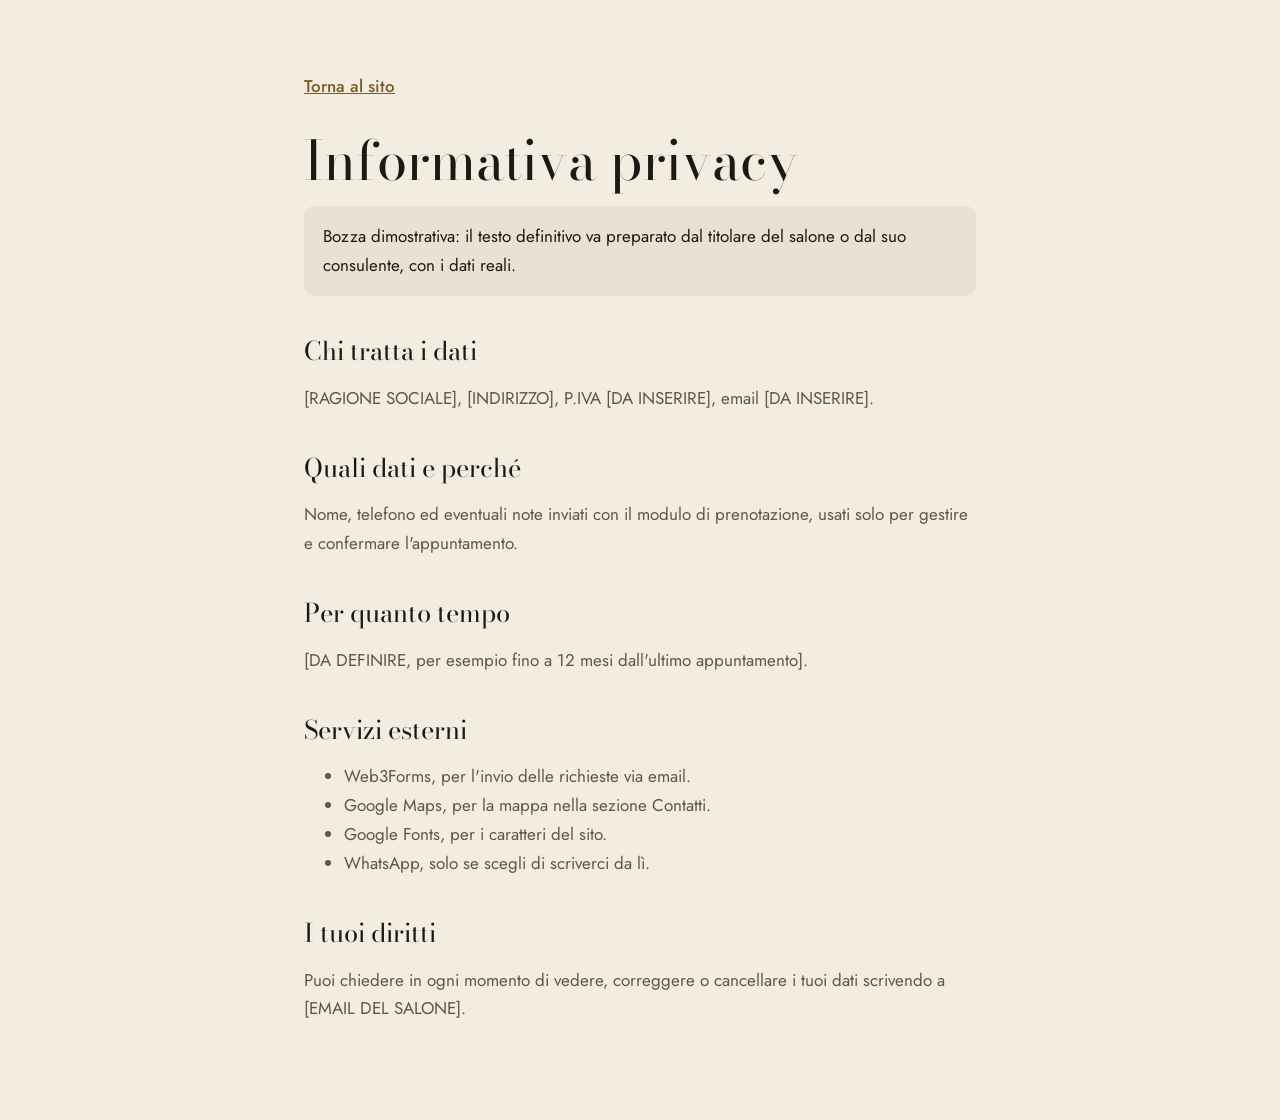
==== privacy.html @ c4d16968 "Bozza sito Studio Riflesso, parrucchiere a Pescara Sito statico donna/uomo/misto con dati in config." ====
<!doctype html>
<html lang="it">
<head>
  <meta charset="utf-8">
  <meta name="viewport" content="width=device-width, initial-scale=1">
  <title>Privacy | Studio Riflesso</title>
  <meta name="robots" content="noindex, nofollow">
  <link rel="icon" href="assets/favicon.svg" type="image/svg+xml">
  <link rel="preconnect" href="https://fonts.googleapis.com">
  <link rel="preconnect" href="https://fonts.gstatic.com" crossorigin>
  <link rel="stylesheet" href="https://fonts.googleapis.com/css2?family=Bodoni+Moda:ital,opsz,wght@0,6..96,400;1,6..96,400&family=Jost:wght@400;500&display=swap">
  <style>
    body { margin: 0; background: #F3ECE1; color: #1C1814; font: 400 1.0625rem/1.7 Jost, sans-serif; }
    main { width: min(100% - 2.5rem, 42rem); margin: 0 auto; padding: 4rem 0 5rem; }
    a { color: #7A5B2B; }
    .back { display: inline-flex; align-items: center; min-height: 44px; font-weight: 500; }
    h1 { margin: 1.5rem 0 1rem; font: 400 clamp(2.4rem, 7vw, 3.4rem)/1.05 "Bodoni Moda", Georgia, serif; }
    h2 { margin: 2.5rem 0 .5rem; font: 400 1.6rem/1.2 "Bodoni Moda", Georgia, serif; }
    p, li { color: #5F564C; }
    .note { padding: 1rem 1.2rem; border-radius: 10px; background: #EAE1D3; color: #1C1814; }
  </style>
</head>
<body>
  <main>
    <a class="back" href="./">Torna al sito</a>
    <h1>Informativa privacy</h1>
    <p class="note">Bozza dimostrativa: il testo definitivo va preparato dal titolare del salone o dal suo consulente, con i dati reali.</p>
    <h2>Chi tratta i dati</h2>
    <p>[RAGIONE SOCIALE], [INDIRIZZO], P.IVA [DA INSERIRE], email [DA INSERIRE].</p>
    <h2>Quali dati e perché</h2>
    <p>Nome, telefono ed eventuali note inviati con il modulo di prenotazione, usati solo per gestire e confermare l'appuntamento.</p>
    <h2>Per quanto tempo</h2>
    <p>[DA DEFINIRE, per esempio fino a 12 mesi dall'ultimo appuntamento].</p>
    <h2>Servizi esterni</h2>
    <ul>
      <li>Web3Forms, per l'invio delle richieste via email.</li>
      <li>Google Maps, per la mappa nella sezione Contatti.</li>
      <li>Google Fonts, per i caratteri del sito.</li>
      <li>WhatsApp, solo se scegli di scriverci da lì.</li>
    </ul>
    <h2>I tuoi diritti</h2>
    <p>Puoi chiedere in ogni momento di vedere, correggere o cancellare i tuoi dati scrivendo a [EMAIL DEL SALONE].</p>
  </main>
</body>
</html>
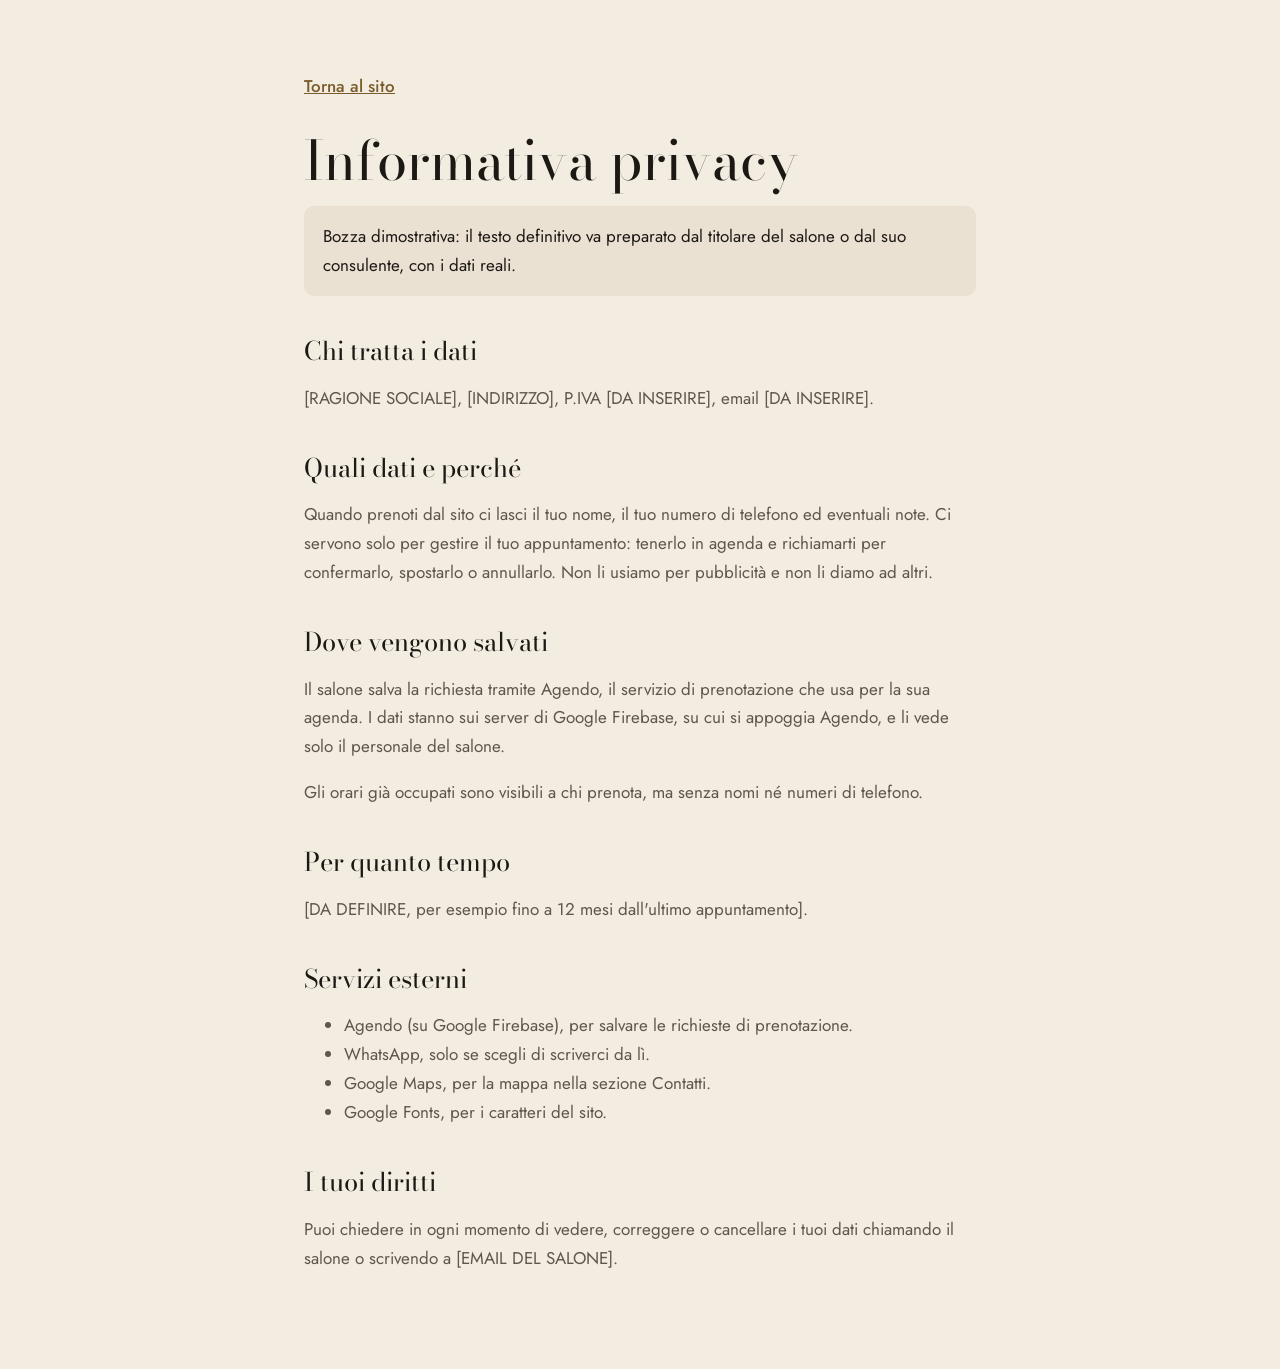
==== commit aa8c4a10: "Collega il modulo di prenotazione ad Agendo Servizi, operatori e orari liberi letti da Agendo (Fireb" ====
--- a/privacy.html
+++ b/privacy.html
@@ -28,18 +28,21 @@
     <h2>Chi tratta i dati</h2>
     <p>[RAGIONE SOCIALE], [INDIRIZZO], P.IVA [DA INSERIRE], email [DA INSERIRE].</p>
     <h2>Quali dati e perché</h2>
-    <p>Nome, telefono ed eventuali note inviati con il modulo di prenotazione, usati solo per gestire e confermare l'appuntamento.</p>
+    <p>Quando prenoti dal sito ci lasci il tuo nome, il tuo numero di telefono ed eventuali note. Ci servono solo per gestire il tuo appuntamento: tenerlo in agenda e richiamarti per confermarlo, spostarlo o annullarlo. Non li usiamo per pubblicità e non li diamo ad altri.</p>
+    <h2>Dove vengono salvati</h2>
+    <p>Il salone salva la richiesta tramite Agendo, il servizio di prenotazione che usa per la sua agenda. I dati stanno sui server di Google Firebase, su cui si appoggia Agendo, e li vede solo il personale del salone.</p>
+    <p>Gli orari già occupati sono visibili a chi prenota, ma senza nomi né numeri di telefono.</p>
     <h2>Per quanto tempo</h2>
     <p>[DA DEFINIRE, per esempio fino a 12 mesi dall'ultimo appuntamento].</p>
     <h2>Servizi esterni</h2>
     <ul>
-      <li>Web3Forms, per l'invio delle richieste via email.</li>
+      <li>Agendo (su Google Firebase), per salvare le richieste di prenotazione.</li>
+      <li>WhatsApp, solo se scegli di scriverci da lì.</li>
       <li>Google Maps, per la mappa nella sezione Contatti.</li>
       <li>Google Fonts, per i caratteri del sito.</li>
-      <li>WhatsApp, solo se scegli di scriverci da lì.</li>
     </ul>
     <h2>I tuoi diritti</h2>
-    <p>Puoi chiedere in ogni momento di vedere, correggere o cancellare i tuoi dati scrivendo a [EMAIL DEL SALONE].</p>
+    <p>Puoi chiedere in ogni momento di vedere, correggere o cancellare i tuoi dati chiamando il salone o scrivendo a [EMAIL DEL SALONE].</p>
   </main>
 </body>
 </html>
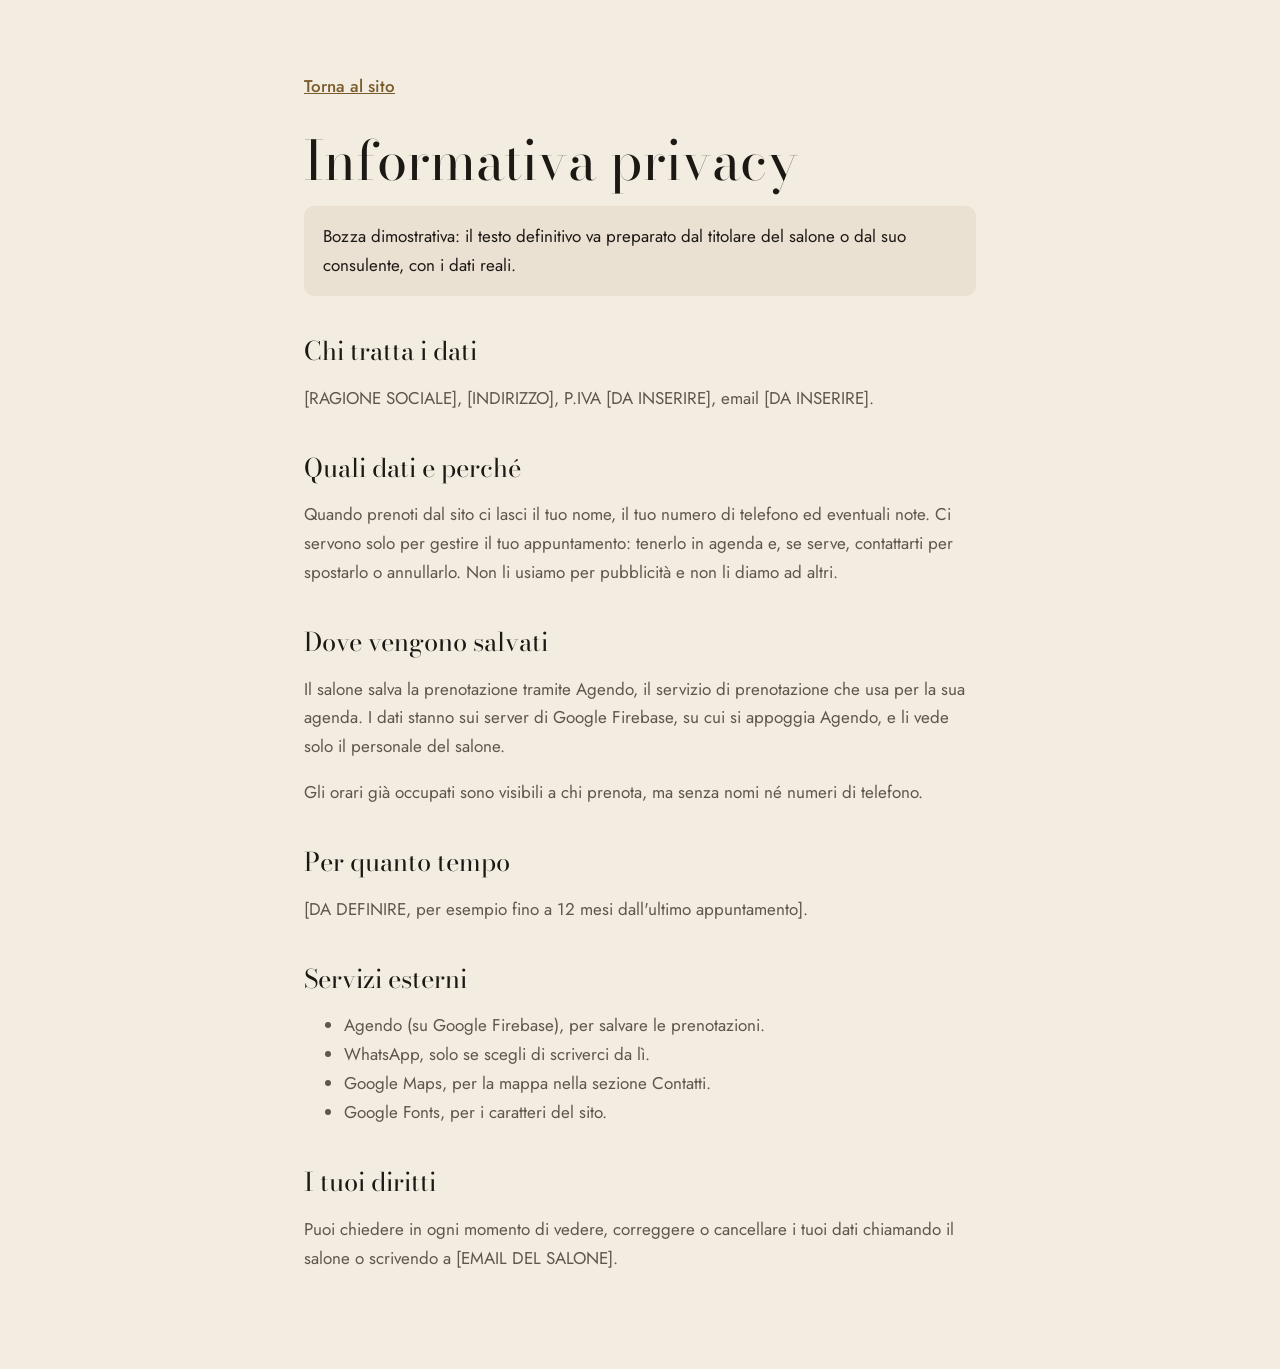
==== commit 6a047765: "Modulo di prenotazione: niente salti su iPhone e conferma automatica - Campi a 16px, ricalcolo delle" ====
--- a/privacy.html
+++ b/privacy.html
@@ -28,15 +28,15 @@
     <h2>Chi tratta i dati</h2>
     <p>[RAGIONE SOCIALE], [INDIRIZZO], P.IVA [DA INSERIRE], email [DA INSERIRE].</p>
     <h2>Quali dati e perché</h2>
-    <p>Quando prenoti dal sito ci lasci il tuo nome, il tuo numero di telefono ed eventuali note. Ci servono solo per gestire il tuo appuntamento: tenerlo in agenda e richiamarti per confermarlo, spostarlo o annullarlo. Non li usiamo per pubblicità e non li diamo ad altri.</p>
+    <p>Quando prenoti dal sito ci lasci il tuo nome, il tuo numero di telefono ed eventuali note. Ci servono solo per gestire il tuo appuntamento: tenerlo in agenda e, se serve, contattarti per spostarlo o annullarlo. Non li usiamo per pubblicità e non li diamo ad altri.</p>
     <h2>Dove vengono salvati</h2>
-    <p>Il salone salva la richiesta tramite Agendo, il servizio di prenotazione che usa per la sua agenda. I dati stanno sui server di Google Firebase, su cui si appoggia Agendo, e li vede solo il personale del salone.</p>
+    <p>Il salone salva la prenotazione tramite Agendo, il servizio di prenotazione che usa per la sua agenda. I dati stanno sui server di Google Firebase, su cui si appoggia Agendo, e li vede solo il personale del salone.</p>
     <p>Gli orari già occupati sono visibili a chi prenota, ma senza nomi né numeri di telefono.</p>
     <h2>Per quanto tempo</h2>
     <p>[DA DEFINIRE, per esempio fino a 12 mesi dall'ultimo appuntamento].</p>
     <h2>Servizi esterni</h2>
     <ul>
-      <li>Agendo (su Google Firebase), per salvare le richieste di prenotazione.</li>
+      <li>Agendo (su Google Firebase), per salvare le prenotazioni.</li>
       <li>WhatsApp, solo se scegli di scriverci da lì.</li>
       <li>Google Maps, per la mappa nella sezione Contatti.</li>
       <li>Google Fonts, per i caratteri del sito.</li>
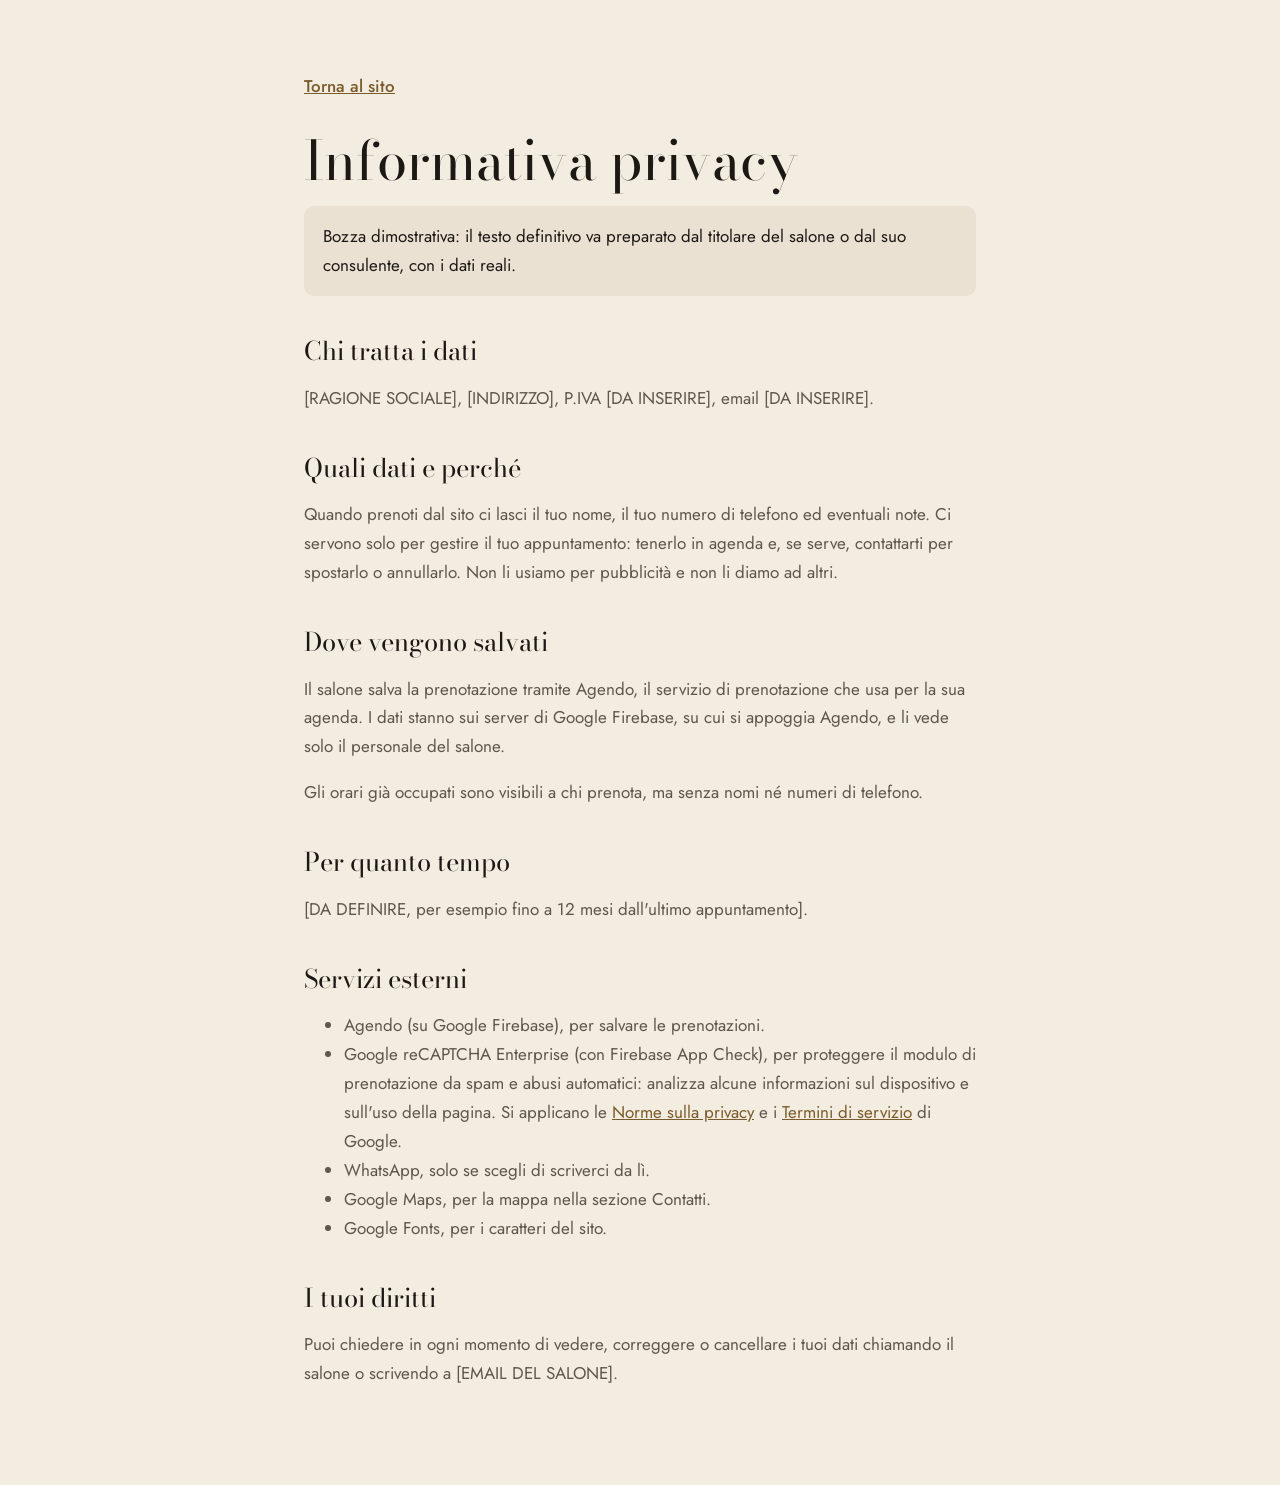
==== commit e7ca8713: "Anti-spam sul modulo di prenotazione: App Check e campo trappola - Firebase App Check con reCAPTCHA " ====
--- a/privacy.html
+++ b/privacy.html
@@ -37,6 +37,7 @@
     <h2>Servizi esterni</h2>
     <ul>
       <li>Agendo (su Google Firebase), per salvare le prenotazioni.</li>
+      <li>Google reCAPTCHA Enterprise (con Firebase App Check), per proteggere il modulo di prenotazione da spam e abusi automatici: analizza alcune informazioni sul dispositivo e sull'uso della pagina. Si applicano le <a href="https://policies.google.com/privacy?hl=it" target="_blank" rel="noopener">Norme sulla privacy</a> e i <a href="https://policies.google.com/terms?hl=it" target="_blank" rel="noopener">Termini di servizio</a> di Google.</li>
       <li>WhatsApp, solo se scegli di scriverci da lì.</li>
       <li>Google Maps, per la mappa nella sezione Contatti.</li>
       <li>Google Fonts, per i caratteri del sito.</li>
